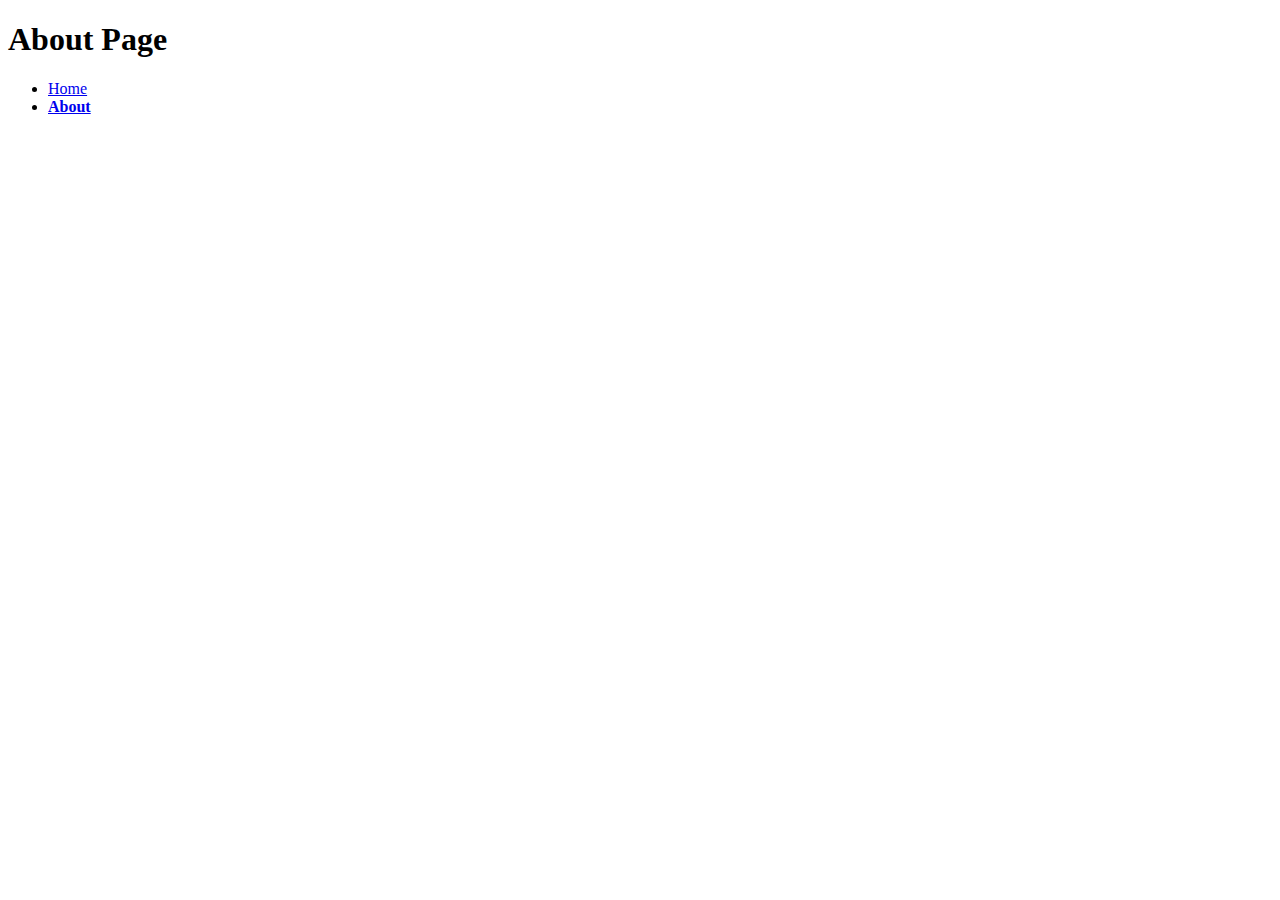
==== about.html @ e6585567 "Initial commit" ====
<!DOCTYPE html>
<html lang="en">
  <head>
    <meta charset="UTF-8">
    <meta name="viewport" content="width=device-width, initial-scale=1.0">
    <meta http-equiv="X-UA-Compatible" content="ie=edge">
    <title>About Page</title>
    <link rel="stylesheet" href="screen.css">
  </head>
  <body>
    <h1>About Page</h1>
    <nav>
      <ul>
        <li><a href="index.html">Home</a></li>
        <li><a href="about.html" class="active">About</a></li>
      </ul>
    </nav>
    <script src="index.js"></script>
  </body>
</html>
---- screen.css ----
/* Add screen styles below */
a.active {
    font-weight: bold;
}
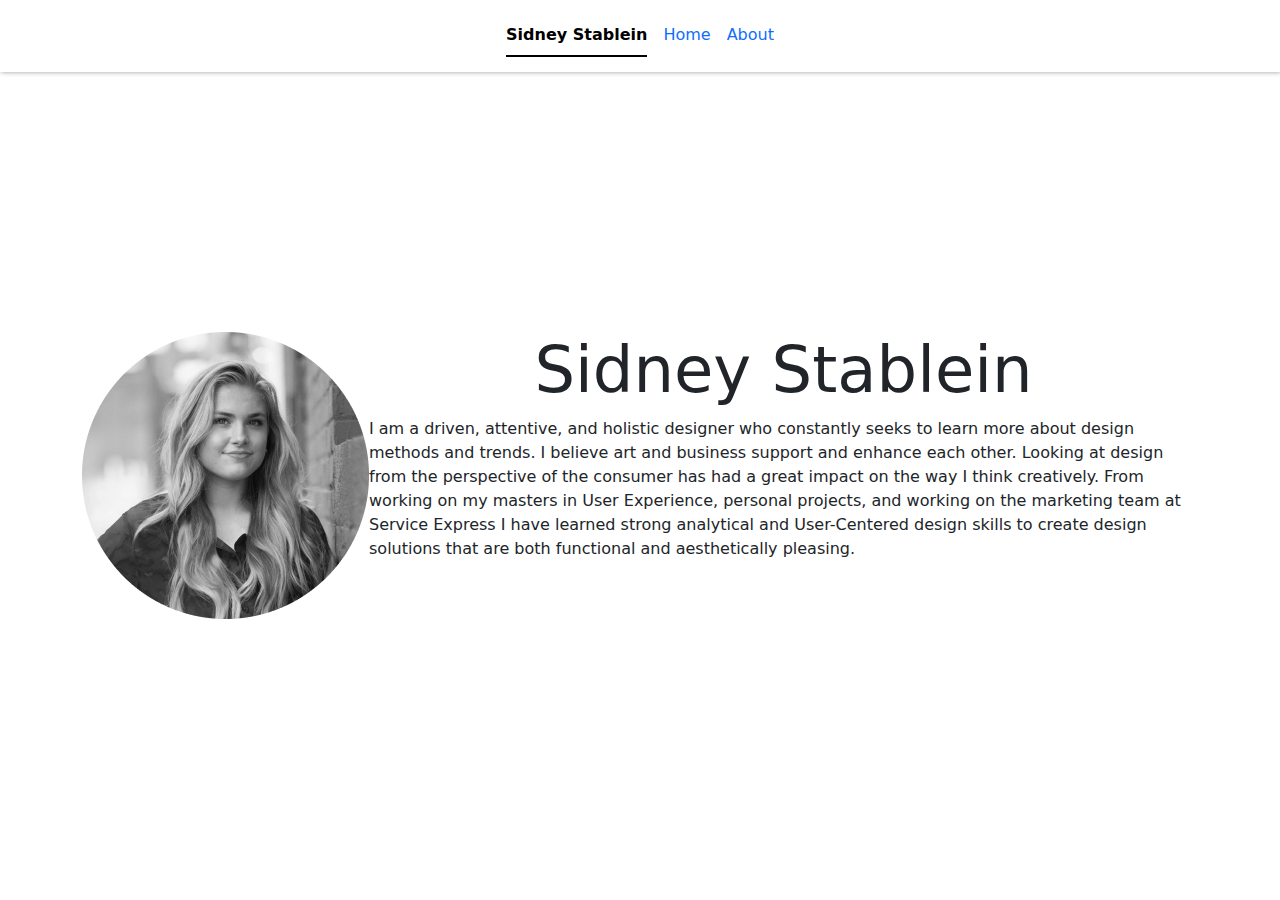
==== commit 30c5637c: "Updated index.html and about.html" ====
--- a/about.html
+++ b/about.html
@@ -4,17 +4,38 @@
     <meta charset="UTF-8">
     <meta name="viewport" content="width=device-width, initial-scale=1.0">
     <meta http-equiv="X-UA-Compatible" content="ie=edge">
+    <link href="https://cdn.jsdelivr.net/npm/bootstrap@5.3.3/dist/css/bootstrap.min.css" rel="stylesheet" integrity="sha384-QWTKZyjpPEjISv5WaRU9OFeRpok6YctnYmDr5pNlyT2bRjXh0JMhjY6hW+ALEwIH" crossorigin="anonymous">
+    <link rel="stylesheet" href="style.css">
     <title>About Page</title>
-    <link rel="stylesheet" href="screen.css">
   </head>
   <body>
-    <h1>About Page</h1>
-    <nav>
-      <ul>
-        <li><a href="index.html">Home</a></li>
-        <li><a href="about.html" class="active">About</a></li>
-      </ul>
-    </nav>
+    <ul class="nav justify-content-center nav-underline sticky-top">
+      <li class="nav-item">
+        <a class="nav-link active" aria-current="page" href="#">Sidney Stablein</a>
+      </li>
+      <li class="nav-item">
+        <a class="nav-link" href="index.html">Home</a>
+      </li>
+      <li class="nav-item">
+        <a class="nav-link" href="about.html">About</a>
+      </li>
+    </ul>
+    <!--text-->
+    <div class="container">
+      <div class="flex">
+        <img class="headshot" src="Headshot.jpg" alt="Image of Sidney Stablein">
+      <div>
+    <h1>Sidney Stablein</h1>
+    <p>I am a driven, attentive, and holistic designer who constantly seeks to learn
+      more about design methods and trends. I believe art and business support and
+      enhance each other. Looking at design from the perspective of the consumer
+      has had a great impact on the way I think creatively. From working on my masters in 
+      User Experience, personal projects, and working on the marketing team at Service
+      Express I have learned strong analytical and User-Centered design skills to
+      create design solutions that are both functional and aesthetically pleasing.</p>
     <script src="index.js"></script>
+  </div>
+  </div>
+  </div>
   </body>
 </html>
--- a/style.css
+++ b/style.css
@@ -0,0 +1,127 @@
+/* Add screen styles below */
+a.active {
+    font-weight: bold;
+}
+
+.nav {
+    box-shadow: 1px 0px 5px rgb(0, 0, 0, 0.4);
+    padding-top: 15px;
+    padding-bottom: 15px;
+    background-color: white;
+    margin-bottom: 260px;
+}
+
+.list-group-item {
+    width: 150px;
+}
+
+.list-group {
+    padding-bottom: 140px;
+    margin-left: 70px;
+}
+
+.col-4 {
+    width: 230px;
+}
+
+.container {
+    margin-top: 50px;
+}
+
+h1 {
+    font-size: 64px;
+    text-align: center;
+}
+
+.lightblue {
+    color: #0091E3;
+}
+
+.darkblue {
+    color: #0A3FC7;
+}
+
+.col1 {
+    display: flex;
+    flex-direction: column;
+}
+
+.col2 {
+    display: flex;
+    flex-direction: column;
+}
+
+.col3 {
+    display: flex;
+    flex-direction: column;
+}
+
+.square {
+    width: 403px;
+    height: 403px;
+    margin-bottom: 20px;
+}
+
+.bubble {
+    width: 328px;
+    height: 328px;
+}
+
+.earth {
+    margin-bottom: 20px;
+}
+
+.comp1 {
+    width: 403px;
+    height: 403px;
+}
+
+.july {
+    width: 329px;
+    height: 585px;
+    margin-top: 20px;
+}
+
+.recruitment {
+    width: 328px;
+    height: 328px;
+    margin-bottom: 20px;
+}
+
+.hiring {
+    width: 329px;
+    height: 329px;
+    margin-bottom: 20px;
+}
+
+.womensday {
+    width: 403px;
+    height: 403px;
+    margin-bottom: 20px;
+}
+
+.flex {
+    display: flex;
+    flex-direction: row;
+}
+
+.Parent { 
+    display: flex; 
+    flex-direction: row; 
+    margin-top: 260px;
+    margin-bottom: 100px;
+} 
+
+.child1 {  
+    height: 100vh;   
+    color: white; 
+    width: 329px;
+    margin-right: 20px;
+    margin-left: 80px;
+} 
+
+.child2 { 
+    width: 329px;
+    height: 100vh; 
+    margin-right: 20px;
+}
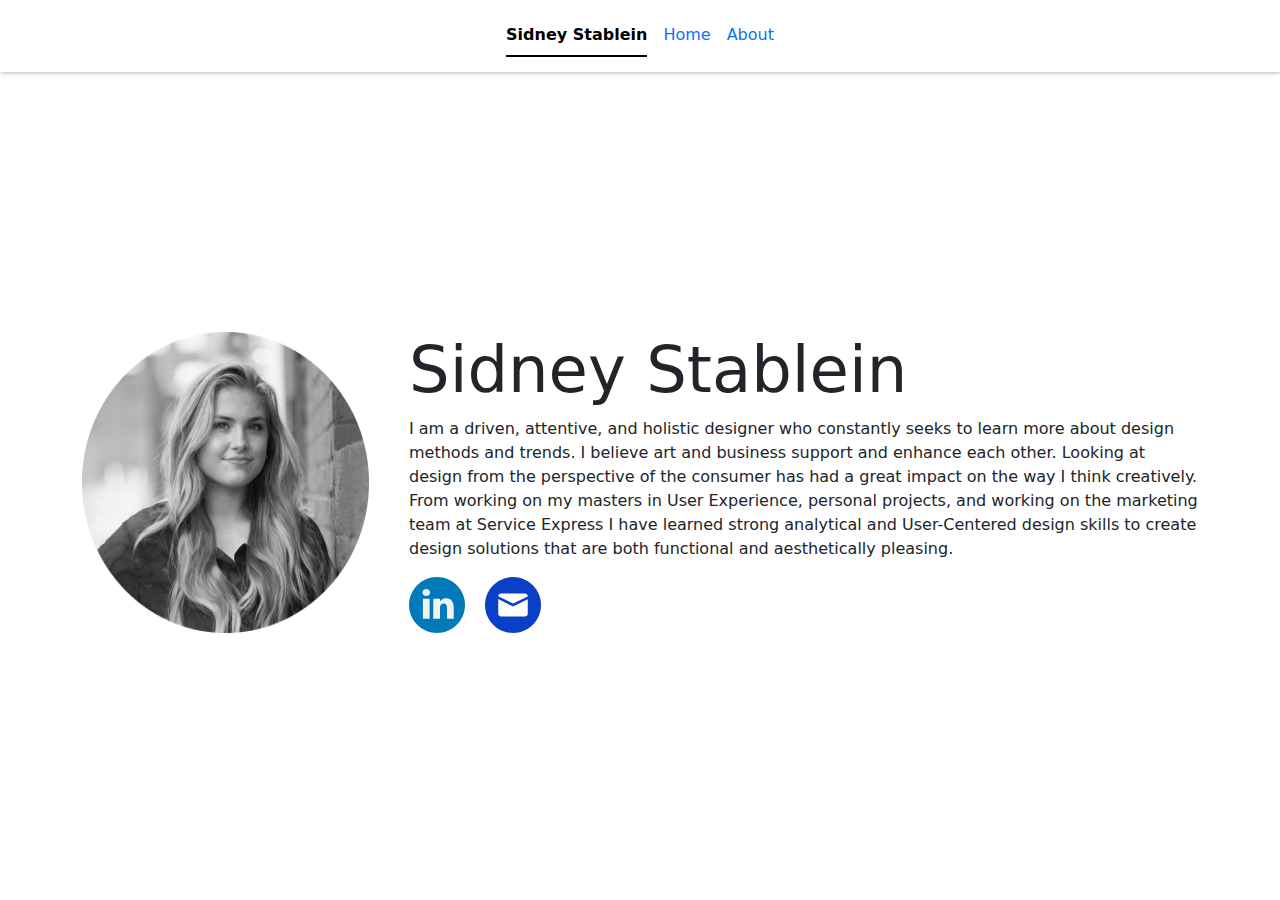
==== commit 2d9b5bb6: "save" ====
--- a/about.html
+++ b/about.html
@@ -25,7 +25,7 @@
       <div class="flex">
         <img class="headshot" src="Headshot.jpg" alt="Image of Sidney Stablein">
       <div>
-    <h1>Sidney Stablein</h1>
+    <h2>Sidney Stablein</h2>
     <p>I am a driven, attentive, and holistic designer who constantly seeks to learn
       more about design methods and trends. I believe art and business support and
       enhance each other. Looking at design from the perspective of the consumer
@@ -33,6 +33,7 @@
       User Experience, personal projects, and working on the marketing team at Service
       Express I have learned strong analytical and User-Centered design skills to
       create design solutions that are both functional and aesthetically pleasing.</p>
+      <img class="LIicon" src="linkedin.svg" alt="LinkedIn Icon"><img src="mail.svg" alt="Mail Icon">
     <script src="index.js"></script>
   </div>
   </div>
--- a/style.css
+++ b/style.css
@@ -33,6 +33,15 @@
     text-align: center;
 }
 
+h2 {
+    font-size: 64px;
+    text-align: left;
+}
+
+p {
+    font-size: 16px;
+}
+
 .lightblue {
     color: #0091E3;
 }
@@ -54,6 +63,10 @@
 .col3 {
     display: flex;
     flex-direction: column;
+}
+
+.LIicon {
+    margin-right: 20px;
 }
 
 .square {
@@ -100,9 +113,14 @@
     margin-bottom: 20px;
 }
 
+.headshot {
+    margin-right: 40px;
+}
+
 .flex {
     display: flex;
     flex-direction: row;
+    text-align: left;
 }
 
 .Parent { 
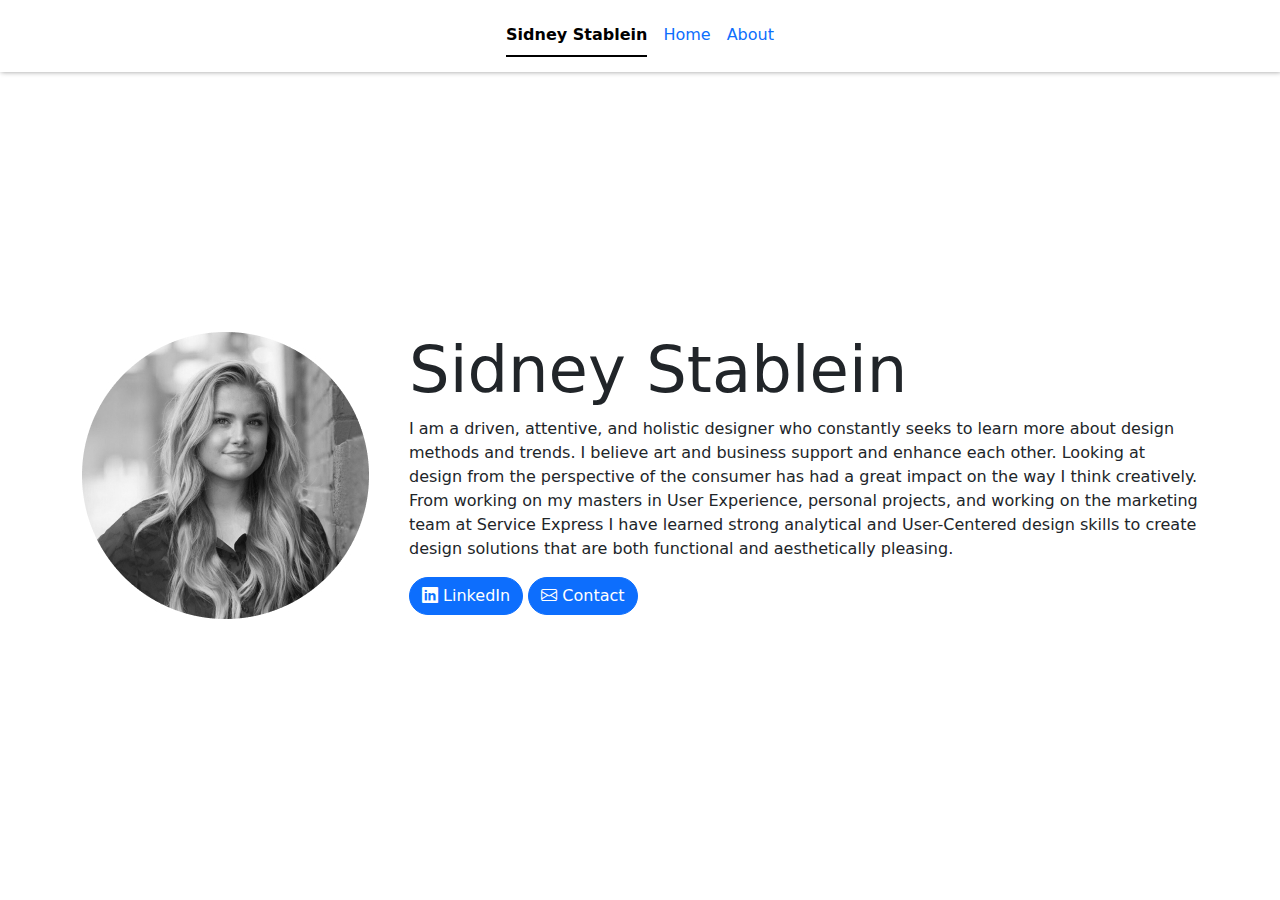
==== commit eeeb5ffd: "Edited carousel" ====
--- a/about.html
+++ b/about.html
@@ -7,6 +7,7 @@
     <link href="https://cdn.jsdelivr.net/npm/bootstrap@5.3.3/dist/css/bootstrap.min.css" rel="stylesheet" integrity="sha384-QWTKZyjpPEjISv5WaRU9OFeRpok6YctnYmDr5pNlyT2bRjXh0JMhjY6hW+ALEwIH" crossorigin="anonymous">
     <link rel="stylesheet" href="style.css">
     <title>About Page</title>
+    <link rel="stylesheet" href="https://cdn.jsdelivr.net/npm/bootstrap-icons@1.11.3/font/bootstrap-icons.min.css">
   </head>
   <body>
     <ul class="nav justify-content-center nav-underline sticky-top">
@@ -33,8 +34,10 @@
       User Experience, personal projects, and working on the marketing team at Service
       Express I have learned strong analytical and User-Centered design skills to
       create design solutions that are both functional and aesthetically pleasing.</p>
-      <img class="LIicon" src="linkedin.svg" alt="LinkedIn Icon"><img src="mail.svg" alt="Mail Icon">
-    <script src="index.js"></script>
+      <a button type="submit" href="https://www.linkedin.com/in/sidney-stablein" target="_blank" class="btn btn-primary rounded-pill">
+        <i class="bi bi-linkedin"></i> LinkedIn </a>
+        <a button type="submit" href="mailto:sidneysstablein@gmail.com" class="btn btn-primary rounded-pill">
+          <i class="bi bi-envelope"></i> Contact </a>
   </div>
   </div>
   </div>
--- a/style.css
+++ b/style.css
@@ -65,10 +65,6 @@
     flex-direction: column;
 }
 
-.LIicon {
-    margin-right: 20px;
-}
-
 .square {
     width: 403px;
     height: 403px;
@@ -117,6 +113,21 @@
     margin-right: 40px;
 }
 
+.planet {
+    width: 1045px;
+    height: 588px;
+}
+
+.c7 {
+    width: 1067px;
+    height: 687px;
+}
+
+.carousel-inner {
+    text-align: center;
+}
+
+
 .flex {
     display: flex;
     flex-direction: row;
@@ -128,6 +139,7 @@
     flex-direction: row; 
     margin-top: 260px;
     margin-bottom: 100px;
+    margin-left: 80px;
 } 
 
 .child1 {  
@@ -143,3 +155,24 @@
     height: 100vh; 
     margin-right: 20px;
 }
+
+.carousel-control-prev-icon,
+.carousel-control-next-icon {
+  height: 100px;
+  width: 100px;
+  background-size: 100%, 100%;
+  background-image: none;
+}
+
+.carousel-control-next-icon:after
+{
+  content: '>';
+  font-size: 55px;
+  color: #0091E3;
+}
+
+.carousel-control-prev-icon:after {
+  content: '<';
+  font-size: 55px;
+  color: #0091E3;
+}
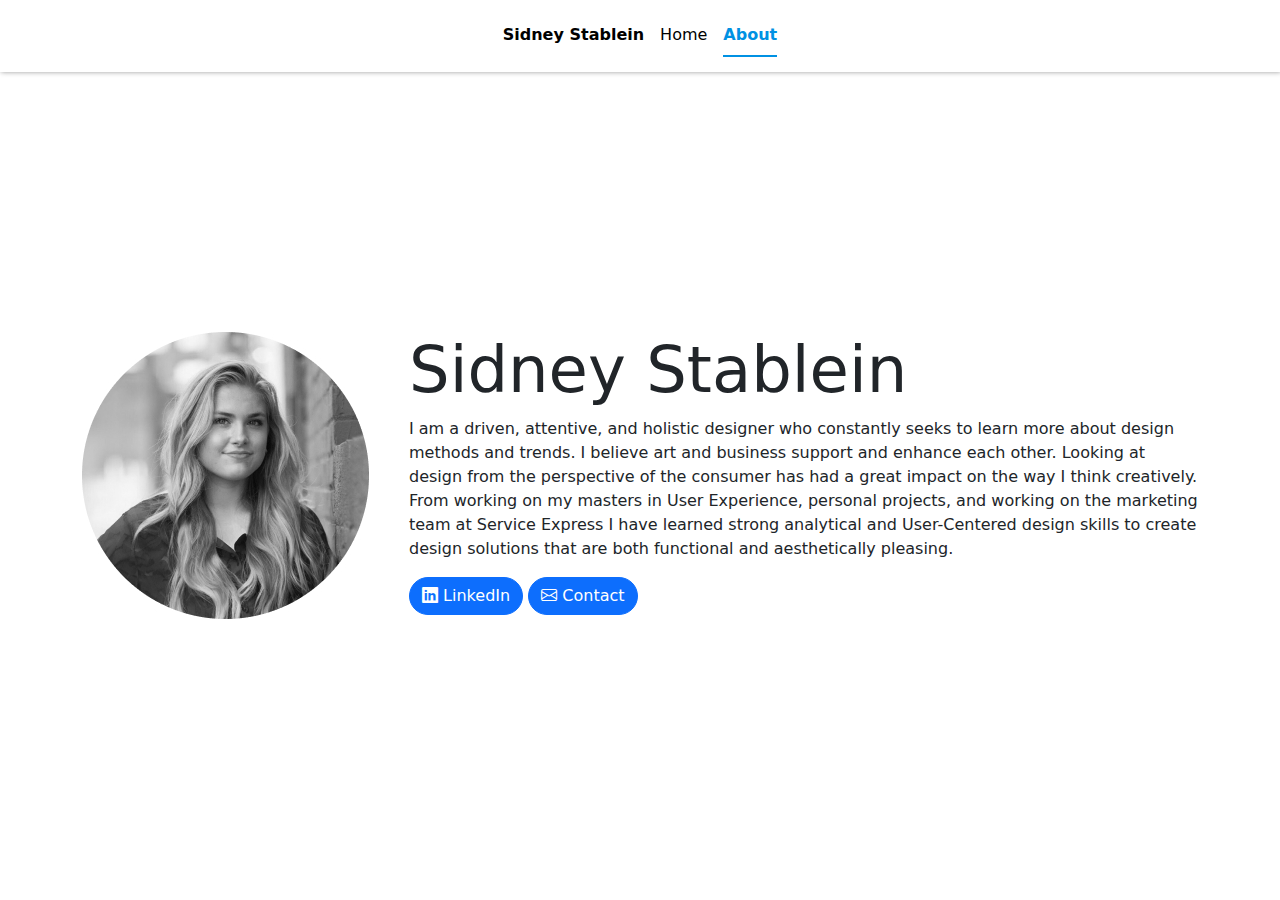
==== commit 36690598: "Updated nav" ====
--- a/about.html
+++ b/about.html
@@ -12,13 +12,13 @@
   <body>
     <ul class="nav justify-content-center nav-underline sticky-top">
       <li class="nav-item">
-        <a class="nav-link active" aria-current="page" href="#">Sidney Stablein</a>
+        <a class="nav-link" style="color: #000000;" aria-current="page" href="index.html"><strong>Sidney Stablein</strong></a>
       </li>
       <li class="nav-item">
-        <a class="nav-link" href="index.html">Home</a>
+        <a class="nav-link" style="color: #000000;" href="index.html">Home</a>
       </li>
       <li class="nav-item">
-        <a class="nav-link" href="about.html">About</a>
+        <a class="nav-link active" style="color: #0091E3;" href="about.html">About</a>
       </li>
     </ul>
     <!--text-->
--- a/style.css
+++ b/style.css
@@ -16,7 +16,7 @@
 }
 
 .list-group {
-    padding-bottom: 140px;
+    padding-bottom: 50vh;
     margin-left: 70px;
 }
 
@@ -36,6 +36,15 @@
 h2 {
     font-size: 64px;
     text-align: left;
+}
+
+h4 {
+    margin-left: 120px;
+    margin-bottom: 20px;
+}
+
+.SE {
+    margin-top: 260px;
 }
 
 p {
@@ -137,9 +146,8 @@
 .Parent { 
     display: flex; 
     flex-direction: row; 
-    margin-top: 260px;
     margin-bottom: 100px;
-    margin-left: 80px;
+    margin-left: 115px;
 } 
 
 .child1 {  
@@ -147,7 +155,6 @@
     color: white; 
     width: 329px;
     margin-right: 20px;
-    margin-left: 80px;
 } 
 
 .child2 { 
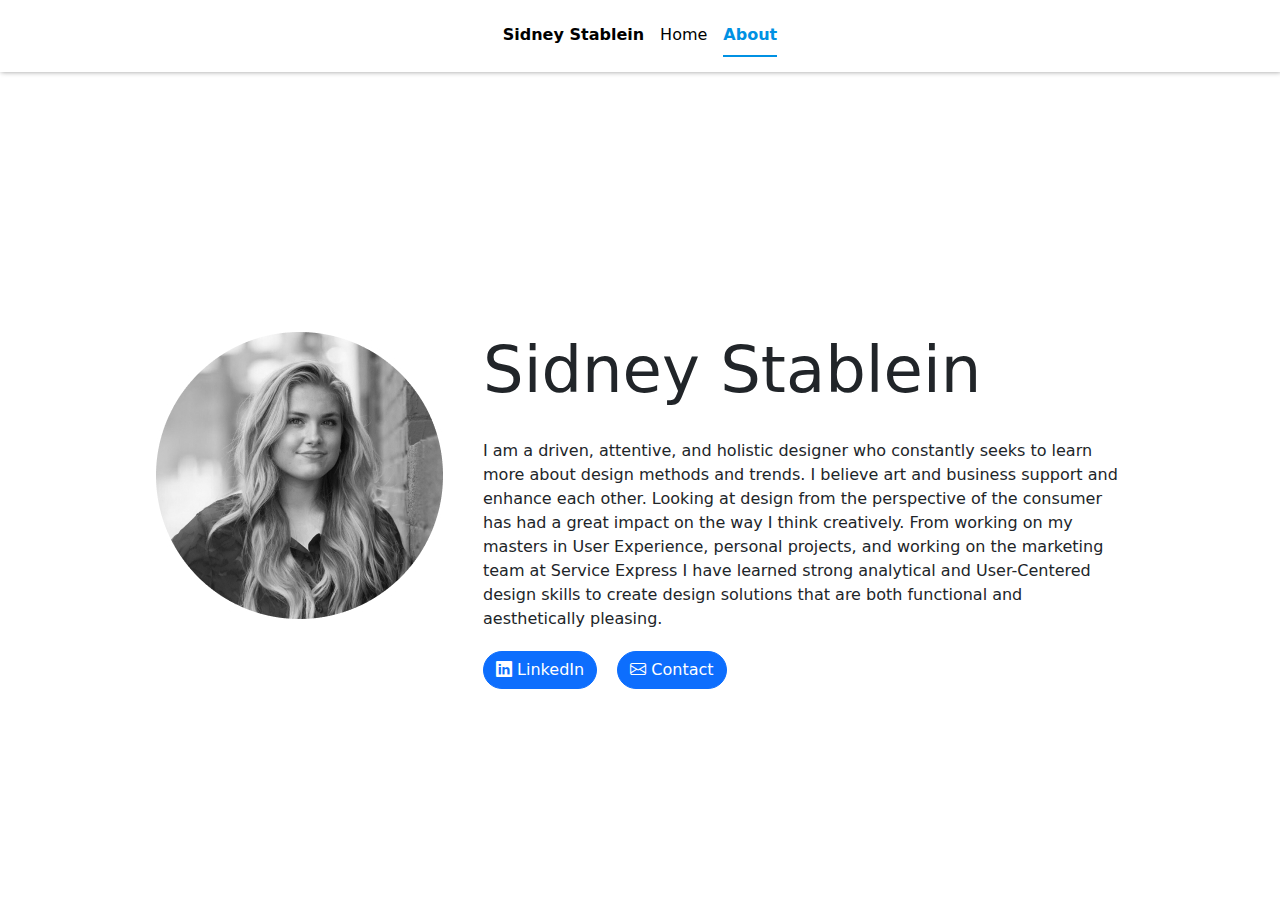
==== commit 89c04098: "Updated about.html" ====
--- a/about.html
+++ b/about.html
@@ -25,7 +25,7 @@
     <div class="container">
       <div class="flex">
         <img class="headshot" src="Headshot.jpg" alt="Image of Sidney Stablein">
-      <div>
+      <div class="paragraph">
     <h2>Sidney Stablein</h2>
     <p>I am a driven, attentive, and holistic designer who constantly seeks to learn
       more about design methods and trends. I believe art and business support and
--- a/style.css
+++ b/style.css
@@ -16,9 +16,10 @@
 }
 
 .list-group {
-    padding-bottom: 50vh;
     margin-left: 70px;
-}
+    margin-bottom: 400px;
+}
+
 
 .col-4 {
     width: 230px;
@@ -36,6 +37,12 @@
 h2 {
     font-size: 64px;
     text-align: left;
+    margin-bottom: 30px;
+}
+
+h3 {
+    margin-left: 120px;
+    margin-bottom: 20px;
 }
 
 h4 {
@@ -49,6 +56,11 @@
 
 p {
     font-size: 16px;
+    margin-bottom: 20px;
+}
+
+.btn {
+    margin-right: 15px;
 }
 
 .lightblue {
@@ -57,6 +69,10 @@
 
 .darkblue {
     color: #0A3FC7;
+}
+
+.weight {
+    font-weight: 250;
 }
 
 .col1 {
@@ -120,6 +136,12 @@
 
 .headshot {
     margin-right: 40px;
+    width: 287px;
+    height: 287px;
+}
+
+.paragraph {
+    width: 641px;
 }
 
 .planet {
@@ -141,6 +163,7 @@
     display: flex;
     flex-direction: row;
     text-align: left;
+    justify-content: center;
 }
 
 .Parent { 
@@ -171,15 +194,14 @@
   background-image: none;
 }
 
-.carousel-control-next-icon:after
-{
+.carousel-control-next-icon:after {
   content: '>';
   font-size: 55px;
   color: #0091E3;
 }
 
 .carousel-control-prev-icon:after {
-  content: '<';
+  content: '<'; 
   font-size: 55px;
   color: #0091E3;
-}
+} 
